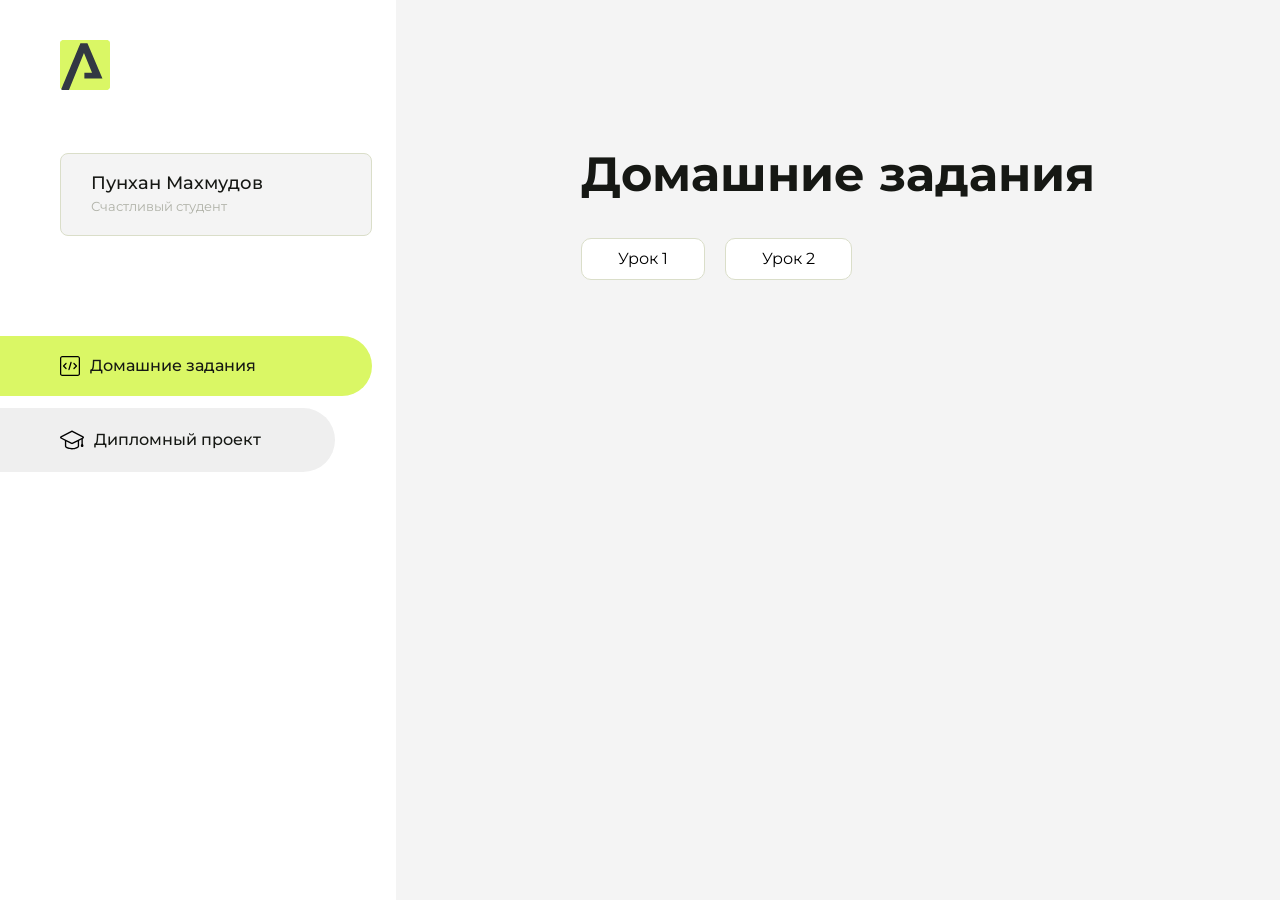
==== index.html @ 03a366e4 "Update index.html" ====
<!DOCTYPE html>
<html lang="en">
<head>
    <meta charset="UTF-8">
    <meta name="viewport" content="width=device-width, initial-scale=1.0">
    <title>Домашняя работа</title>
    <link rel="shortcut icon" href="src/logo.ico" type="image/x-icon">
    <link rel="preconnect" href="https://fonts.googleapis.com">
    <link rel="preconnect" href="https://fonts.gstatic.com" crossorigin>
    <link href="https://fonts.googleapis.com/css2?family=Montserrat:wght@400;500;700&family=Rubik:wght@500&display=swap"
          rel="stylesheet">
    <link rel="stylesheet" href="src/style.css">
</head>
<body id="body">
<div class="overlay" id="overlay"></div>
<div class="layout">
    <div class="burger" id="burger">
        <svg viewBox="0 0 24 24" fill="none" xmlns="http://www.w3.org/2000/svg">
            <g id="SVGRepo_bgCarrier" stroke-width="0"></g>
            <g id="SVGRepo_tracerCarrier" stroke-linecap="round" stroke-linejoin="round"></g>
            <g id="SVGRepo_iconCarrier">
                <path d="M4 18L20 18" stroke="#DAF765" stroke-width="2" stroke-linecap="round"></path>
                <path d="M4 12L20 12" stroke="#DAF765" stroke-width="2" stroke-linecap="round"></path>
                <path d="M4 6L20 6" stroke="#DAF765" stroke-width="2" stroke-linecap="round"></path>
            </g>
        </svg>
    </div>
    <aside class="sidebar" id="sidebar">
        <div class="sidebar__inner">
            <div class="logo">
                <svg width="50" height="50" viewBox="0 0 50 50" fill="none" xmlns="http://www.w3.org/2000/svg">
                    <g clip-path="url(#clip0_513_74730)">
                        <path d="M46.17 -0.257004H3.83C1.57281 -0.257004 -0.257 1.57281 -0.257 3.83V46.17C-0.257 48.4272 1.57281 50.257 3.83 50.257H46.17C48.4272 50.257 50.257 48.4272 50.257 46.17V3.83C50.257 1.57281 48.4272 -0.257004 46.17 -0.257004Z"
                              fill="#DAF765"/>
                        <path d="M24.375 38.4H42.461L27.441 3.1585H20.4355C20.4355 3.1585 6.7895 35.881 1.1945 49.294C2.015 50.0275 3.0945 50.257 3.6945 50.257H8.8445L23.954 13.07L32.0465 32.8285H24.375V38.4Z"
                              fill="#323843"/>
                    </g>
                    <defs>
                        <clipPath id="clip0_513_74730">
                            <rect width="50" height="50" fill="white"/>
                        </clipPath>
                    </defs>
                </svg>
            </div>
            <div class="sidebar__user">
                <div class="sidebar__name">Пунхан Махмудов</div>
                <div class="sidebar__text">Счастливый студент</div>
            </div>
            <div class="sidebar__tabs">
                <div class="sidebar__item">
                    <button class="sidebar__button active" id="tasks">
                        <svg xmlns="http://www.w3.org/2000/svg" width="20" height="20" viewBox="0 0 20 20" fill="none">
                            <g clip-path="url(#clip0_704_74543)">
                                <path d="M17.7083 20H2.29167C1.0275 20 0 18.9725 0 17.7083V2.29167C0 1.0275 1.0275 0 2.29167 0H17.7083C18.9725 0 20 1.0275 20 2.29167V17.7083C20 18.9725 18.9725 20 17.7083 20ZM2.29167 1.25C1.7175 1.25 1.25 1.7175 1.25 2.29167V17.7083C1.25 18.2825 1.7175 18.75 2.29167 18.75H17.7083C18.2825 18.75 18.75 18.2825 18.75 17.7083V2.29167C18.75 1.7175 18.2825 1.25 17.7083 1.25H2.29167Z"
                                      fill="black"/>
                                <path d="M6.04167 13.125C5.88167 13.125 5.72167 13.0642 5.6 12.9417L3.1 10.4417C2.85583 10.1975 2.85583 9.80167 3.1 9.5575L5.6 7.0575C5.84417 6.81333 6.24 6.81333 6.48417 7.0575C6.72833 7.30167 6.72833 7.6975 6.48417 7.94167L4.42583 10L6.48417 12.0583C6.72833 12.3025 6.72833 12.6983 6.48417 12.9425C6.36167 13.0642 6.20167 13.125 6.04167 13.125Z"
                                      fill="black"/>
                                <path d="M8.95833 14.1667C8.9 14.1667 8.84 14.1583 8.78167 14.1417C8.45083 14.0442 8.26083 13.6967 8.35833 13.3658L10.4417 6.28251C10.5392 5.95084 10.8892 5.76417 11.2175 5.85917C11.5483 5.95667 11.7383 6.30417 11.6408 6.63501L9.5575 13.7183C9.47833 13.9908 9.22833 14.1667 8.95833 14.1667Z"
                                      fill="black"/>
                                <path d="M13.9583 13.125C13.7983 13.125 13.6383 13.0642 13.5167 12.9417C13.2725 12.6975 13.2725 12.3017 13.5167 12.0575L15.575 9.99916L13.5167 7.94083C13.2725 7.69666 13.2725 7.30083 13.5167 7.05666C13.7608 6.81249 14.1567 6.81249 14.4008 7.05666L16.9008 9.55666C17.145 9.80083 17.145 10.1967 16.9008 10.4408L14.4008 12.9408C14.2783 13.0642 14.1183 13.125 13.9583 13.125Z"
                                      fill="black"/>
                            </g>
                            <defs>
                                <clipPath id="clip0_704_74543">
                                    <rect width="20" height="20" fill="white"/>
                                </clipPath>
                            </defs>
                        </svg>
                        <span>Домашние задания</span></button>
                </div>
                <div class="sidebar__item">
                    <button class="sidebar__button" id="diplom">
                        <svg xmlns="http://www.w3.org/2000/svg" width="24" height="24" viewBox="0 0 24 24" fill="none">
                            <g clip-path="url(#clip0_704_74553)">
                                <path d="M23.2628 10.5971C23.7176 10.365 24 9.90375 24 9.39337C24 8.883 23.7176 8.42175 23.2628 8.18962L12.6135 2.75362C12.2291 2.55824 11.7705 2.55787 11.3854 2.75399L0.736875 8.19C0.282375 8.42175 0 8.883 0 9.39337C0 9.90375 0.282375 10.365 0.736875 10.5971L4.89038 12.7177V18.2074C4.89038 19.8154 8.412 21.393 12 21.393C15.5884 21.393 19.1096 19.815 19.1096 18.2074V12.7174L21.4609 11.517V15.8017L20.901 17.2305C20.7409 17.6389 20.7934 18.0994 21.0405 18.4616C21.2876 18.8246 21.6979 19.041 22.1366 19.041C22.5754 19.041 22.9852 18.8246 23.2324 18.462C23.4795 18.099 23.532 17.6385 23.3719 17.2301L22.8124 15.8021V10.827L23.2628 10.5971ZM17.7623 18.1721C17.6198 18.6375 15.3491 20.0419 12 20.0419C8.65088 20.0419 6.38025 18.6375 6.2415 18.2074V12.3037L6.23887 12.3019C6.23812 12.057 6.1065 11.8207 5.87325 11.7019L1.3515 9.39337L12 3.95737L22.6489 9.39337L12 14.8294L5.87325 11.7019C5.54063 11.5331 4.6695 11.6674 4.5 12C4.33012 12.3322 4.55813 12.5479 4.89038 12.7177L11.3857 16.0331C11.5781 16.1314 11.7889 16.1805 12 16.1805C12.2107 16.1805 12.4222 16.1314 12.6146 16.0331L17.7593 13.407L17.7623 18.1721Z"
                                      fill="black"/>
                            </g>
                            <defs>
                                <clipPath id="clip0_704_74553">
                                    <rect width="24" height="24" fill="white"/>
                                </clipPath>
                            </defs>
                        </svg>
                        <span>Дипломный проект</span></button>
                </div>
            </div>
        </div>

    </aside>
    <div class="content">
        <div class="container">
            <div class="content__block" id="tasksBlock">
                <div class="content__title">Домашние задания</div>
                <ul class="content__list">
                    <li class="content__list-item">
                        <a href="hello web/index.html">Урок 1</a>
                    </li><li class="content__list-item">
                        <a href="HTML и CSS  ДЗ - разметка статьи/index.html">Урок 2</a>
                    </li>
                </ul>
            </div>
            <div class="content__block hidden" id="diplomBlock">
                <div class="content__title">Дипломный проект</div>
                <div class="content__list-diplom">
                    <a href="ПАПКА-С-НОМЕРОМ-УРОКА">Ссылка на ДЗ</a>
                </div>
                <div class="content__decor">
                    <div class="content__decor-text">Давай проверим, чему ты научился!</div>
                    <div class="content__decor-img">
                        <img src="src/decor.png" alt="decor">
                    </div>
                </div>
            </div>
        </div>
    </div>
</div>
<script src="src/index.js"></script>
</body>
</html>
---- src/style.css ----
*{padding: 0;margin: 0;border: 0;}
*,*:before,*:after{-webkit-box-sizing: border-box;box-sizing: border-box;}
:focus,:active{outline: none;}
a:focus,a:active{outline: none;}
nav,footer,header,aside{display: block;}
html,body{
    height:100%;width:100%;
    font-size:100%;line-height:1;-ms-text-size-adjust:100%;-moz-text-size-adjust:100%;-webkit-text-size-adjust:100%;}
input,button,textarea{font-family:inherit;}
input::-ms-clear{display: none;}
button{cursor: pointer;}
button::-moz-focus-inner{padding:0;border:0;}
a,a:visited{text-decoration: none;}
a:hover{text-decoration: none;}
ul li{list-style: none;}
img{vertical-align: top;}
h1,h2,h3,h4,h5,h6{font-size:inherit;font-weight: inherit;}
a{color:inherit;}



body {
    font-family: "Montserrat",SansSerif;
    color: black;
}

body.overflow {
    overflow: hidden;
}



.layout {
    display: -webkit-box;
    display: -ms-flexbox;
    display: flex;
    min-height: 100vh;
}

.sidebar {
    padding: 40px 24px 40px 0;
    -ms-flex-negative: 0;
    flex-shrink: 0;
    background-color: white;
}



.content {
    -webkit-box-flex: 1;
    -ms-flex-positive: 1;
    flex-grow: 1;
    background-color: #F4F4F4;
}

.container {
    display: -webkit-box;
    display: -ms-flexbox;
    display: flex;
    -webkit-box-orient: vertical;
    -webkit-box-direction: normal;
    -ms-flex-direction: column;
    flex-direction: column;
    -webkit-box-pack: center;
    -ms-flex-pack: center;
    justify-content: center;
    -webkit-box-align: center;
    -ms-flex-align: center;
    align-items: center;
    padding: 150px 60px 80px 60px;
}


.logo {
    margin-left: 60px;
    margin-bottom: 60px;
}

.sidebar__user {
    background-color: #F4F4F4;
    padding: 20px 30px;
    margin-left: 60px;
    margin-bottom: 100px;
    border-radius: 8px;
    border: 1px solid #DADEC9;
}

.sidebar__name {
    color:#161814;
    font-size: 18px;
    font-weight: 500;
    margin-bottom: 6px;
}

.sidebar__text {
    color: #AFB1A7;
    font-size: 13px;
    font-weight: 400;
    line-height: 130%; /* 16.9px */
}

.sidebar__item {
    width: 372px;
}

.sidebar__button {
    display: -webkit-box;
    display: -ms-flexbox;
    display: flex;
    -webkit-box-align: center;
    -ms-flex-align: center;
    align-items: center;
    gap: 10px;
    padding: 20px 60px;
    margin-bottom: 12px;
    border-radius: 0px 100px 100px 0px;
    -webkit-transition: all .5s;
    -o-transition: all .5s;
    transition: all .5s;
    cursor: pointer;
    width: 90%;
    color:#161814;
    font-size: 16px;
    font-weight: 500;
}

.sidebar__button.active , .sidebar__button:hover {
    width: 100%;
    background-color: #DAF765;
}


.content__title {
    color: #161814;
    font-size: 48px;
    font-weight: 700;
    margin-bottom: 40px;
}

.content__list {
    display: -webkit-box;
    display: -ms-flexbox;
    display: flex;
    -webkit-box-align: center;
    -ms-flex-align: center;
    align-items: center;
    -ms-flex-wrap: wrap;
    flex-wrap: wrap;
    gap: 20px;
}



.content__list-item  {
    cursor: pointer;
    padding: 12px 18px;
    background-color: #fff;
    border-radius: 10px;
    border: 1px solid #DADEC9;
    -webkit-transition: all .3s;
    -o-transition: all .3s;
    transition: all .3s;
}

.content__list-item:hover,.content__list-diplom:hover {
    background-color: #AFB1A7;
}

li a {
    padding: 12px 18px;

}


.content__list-diplom {
    -webkit-transition: all .3s;
    -o-transition: all .3s;
    transition: all .3s;
    display: inline-block;
    padding: 12px 18px;
    background-color: #fff;
    border-radius: 10px;
    border: 1px solid #DADEC9;
}

.content__decor {
    display: -webkit-box;
    display: -ms-flexbox;
    display: flex;
    -webkit-box-align: center;
    -ms-flex-align: center;
    align-items: center;
}

.content__decor-text {
    color:#BEDD44;
    font-size: 36px;
    font-weight: 700;
    line-height: 110%; /* 39.6px */
}

.content__block {
    max-width: 1200px;
}

.content__block.hidden {
    display: none;
}

.content__decor-img img{
    width: 100%;
}

.burger {
    display: none;
    padding: 5px;
    position: fixed;
    top: 3%;
    right: 7%;
    width: 40px;
    height: 40px;
    background-color: #161814;
    border-radius: 50%;
    z-index: 10;
    border: 1px solid #DAF765;
}

@media (max-width: 768px) {
    .burger {
        display: block;
    }

    .sidebar {
        -webkit-transition: all .3s;
        -o-transition: all .3s;
        transition: all .3s;
        -webkit-transform: translateX(-100%);
        -ms-transform: translateX(-100%);
        transform: translateX(-100%);
        position: fixed;
        top: 0;
        left: 0;
        bottom: 0;
        z-index: 5;
    }

    .sidebar.show {
        -webkit-transform: translateX(0%);
        -ms-transform: translateX(0%);
        transform: translateX(0%);
    }

    .overlay {
        opacity: 0;
        pointer-events: none;
        -webkit-transition: all .3s;
        -o-transition: all .3s;
        transition: all .3s;
        position: absolute;
        top: 0;
        right: 0;
        left: 0;
        bottom: 0;
        z-index: 3;
        background-color: #000000e0;
    }

    .overlay.show {
        opacity: 1;
        pointer-events: all;
    }

    .container {
        padding: 40px 20px;
        min-height: 100%;
    }

    .content__decor {
        margin-top: 20px;
        -webkit-box-orient: vertical;
        -webkit-box-direction: normal;
        -ms-flex-direction: column;
        flex-direction: column;
    }
}

@media (max-width: 400px) {
    .sidebar__user {
        margin-left: 0;
    }
}
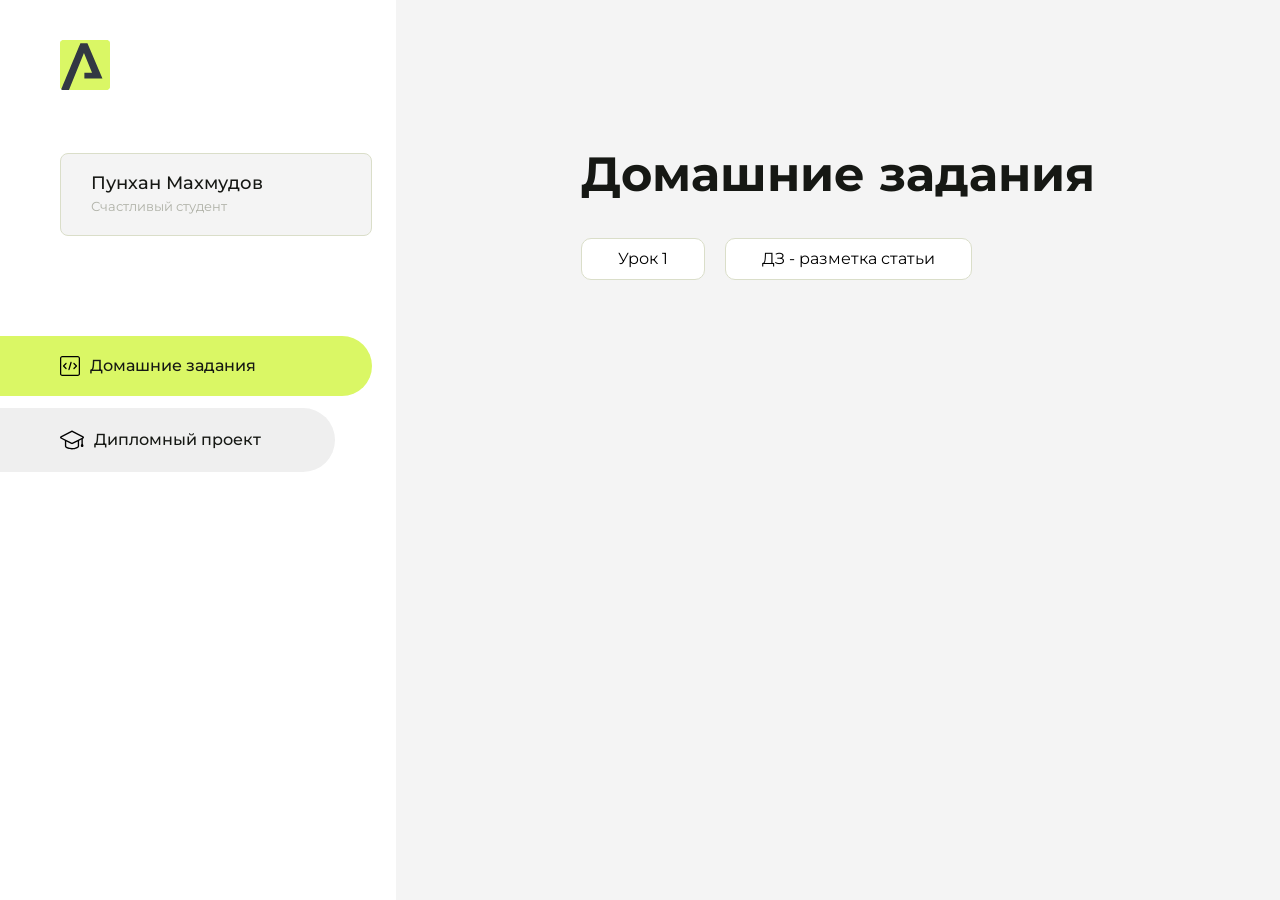
==== commit 838630a1: "Update index.html" ====
--- a/index.html
+++ b/index.html
@@ -95,7 +95,7 @@
                     <li class="content__list-item">
                         <a href="hello web/index.html">Урок 1</a>
                     </li><li class="content__list-item">
-                        <a href="HTML и CSS  ДЗ - разметка статьи/index.html">Урок 2</a>
+                        <a href="HTML и CSS  ДЗ - разметка статьи/index.html">ДЗ - разметка статьи</a>
                     </li>
                 </ul>
             </div>
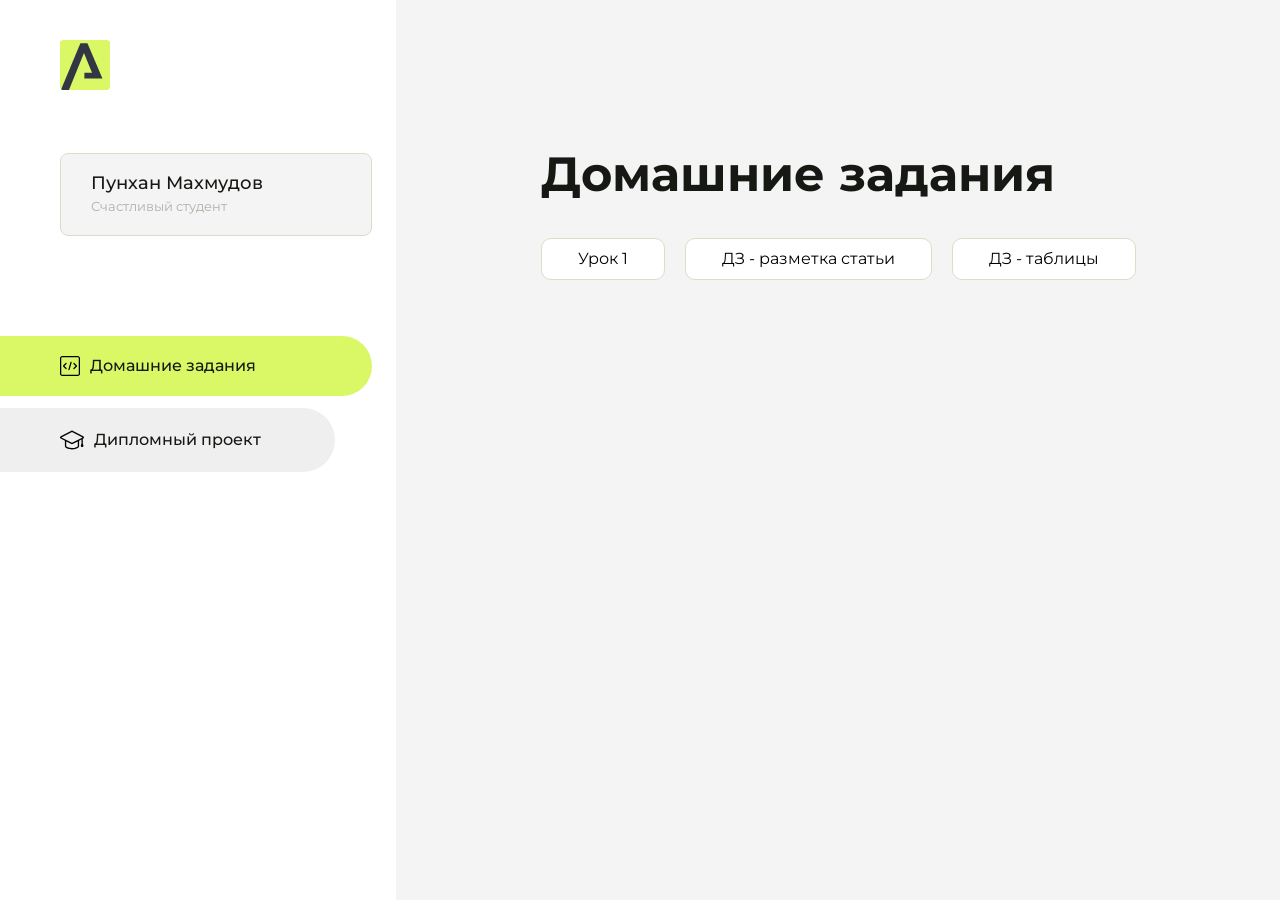
==== commit d26785da: "Update index.html" ====
--- a/index.html
+++ b/index.html
@@ -97,6 +97,9 @@
                     </li><li class="content__list-item">
                         <a href="HTML и CSS  ДЗ - разметка статьи/index.html">ДЗ - разметка статьи</a>
                     </li>
+                    </li><li class="content__list-item">
+                        <a href="HTML и CSS  ДЗ - таблицы/index.html">ДЗ - таблицы</a>
+                    </li>
                 </ul>
             </div>
             <div class="content__block hidden" id="diplomBlock">
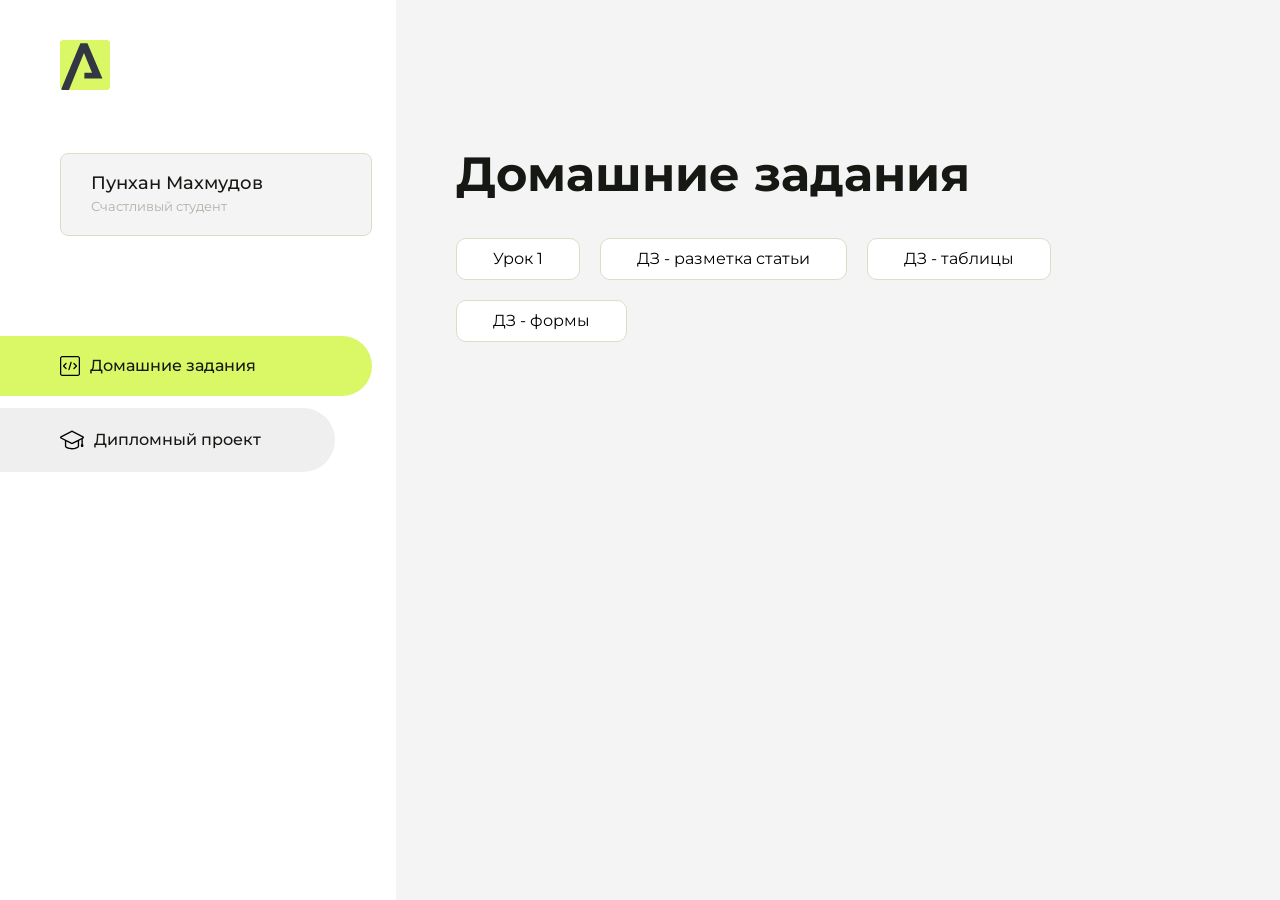
==== commit 1e4bf2fc: "Update index.html" ====
--- a/index.html
+++ b/index.html
@@ -100,6 +100,9 @@
                     </li><li class="content__list-item">
                         <a href="HTML и CSS  ДЗ - таблицы/index.html">ДЗ - таблицы</a>
                     </li>
+                     </li><li class="content__list-item">
+                        <a href="HTML и CSS  ДЗ - формы/index.html">ДЗ - формы</a>
+                    </li>
                 </ul>
             </div>
             <div class="content__block hidden" id="diplomBlock">
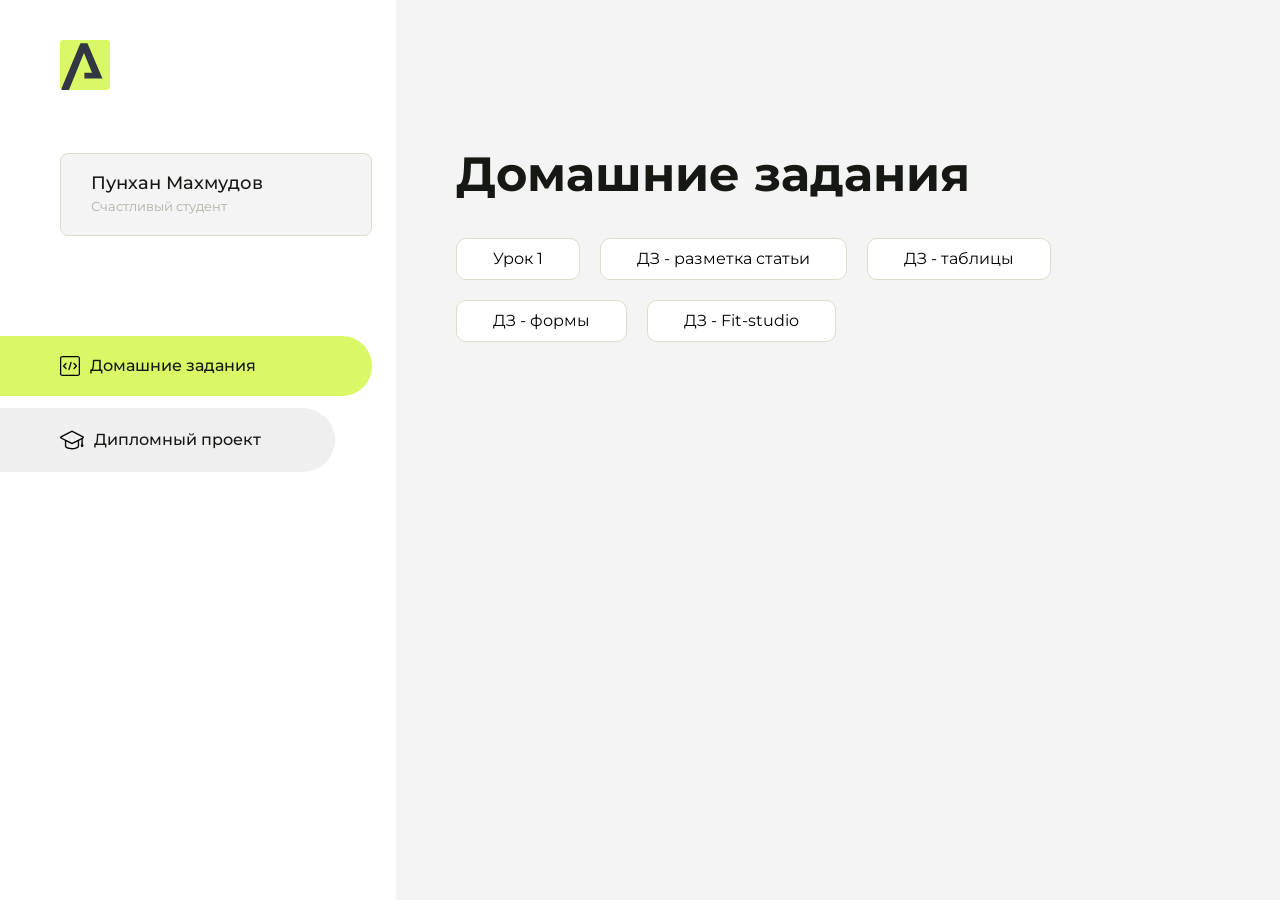
==== commit f50dd556: "Update index.html" ====
--- a/index.html
+++ b/index.html
@@ -103,6 +103,9 @@
                      </li><li class="content__list-item">
                         <a href="HTML и CSS  ДЗ - формы/index.html">ДЗ - формы</a>
                     </li>
+                    </li><li class="content__list-item">
+                        <a href="Fit-studio/index.html">ДЗ - Fit-studio</a>
+                    </li>
                 </ul>
             </div>
             <div class="content__block hidden" id="diplomBlock">
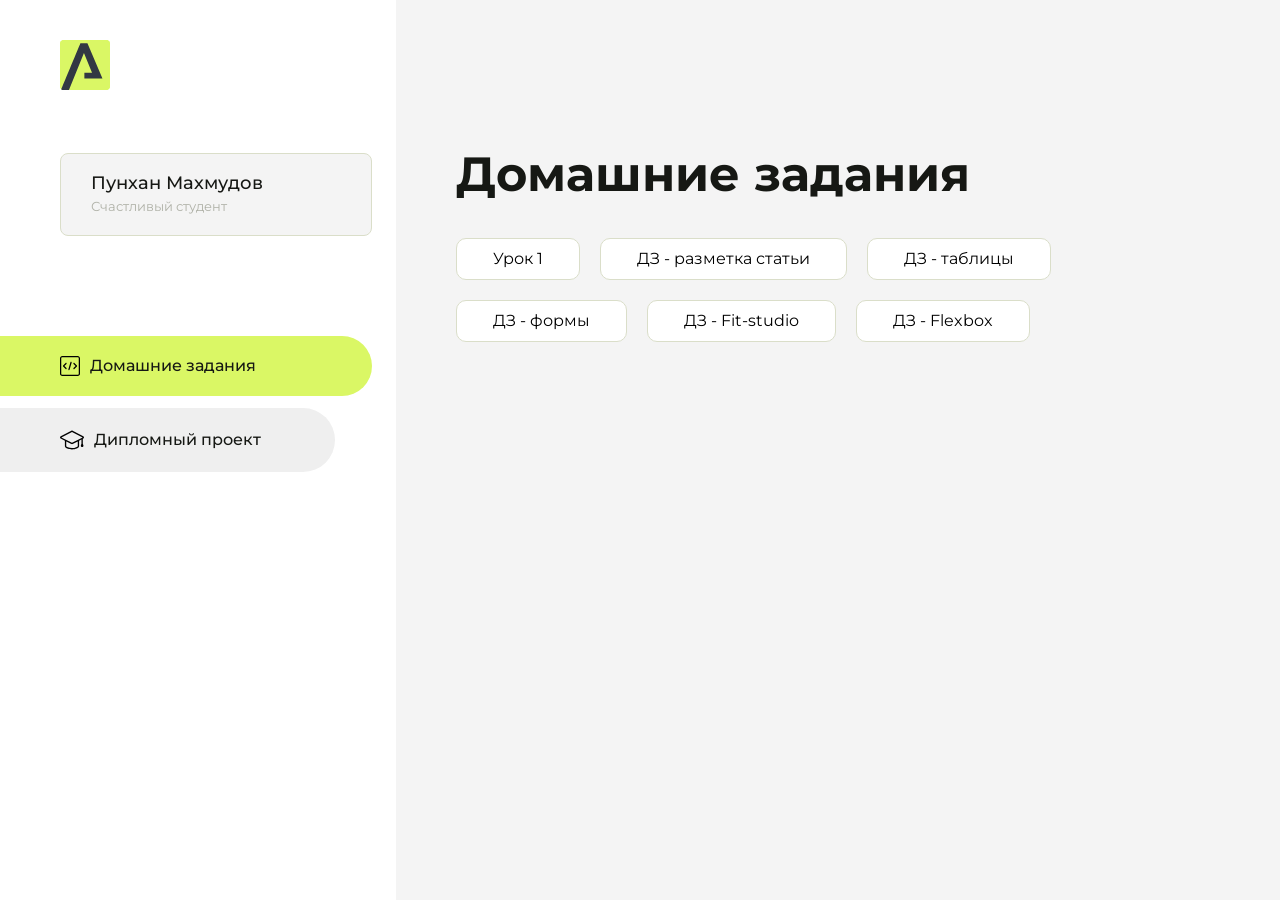
==== commit de75a0bb: "Update index.html" ====
--- a/index.html
+++ b/index.html
@@ -104,7 +104,10 @@
                         <a href="HTML и CSS  ДЗ - формы/index.html">ДЗ - формы</a>
                     </li>
                     </li><li class="content__list-item">
-                        <a href="Fit-studio/index.html">ДЗ - Fit-studio</a>
+                        <a href="Fit-studio/article.html">ДЗ - Fit-studio</a>
+                    </li>
+                    </li><li class="content__list-item">
+                        <a href="HTML и CSS  ДЗ - flexbox/article.html">ДЗ - Flexbox</a>
                     </li>
                 </ul>
             </div>
